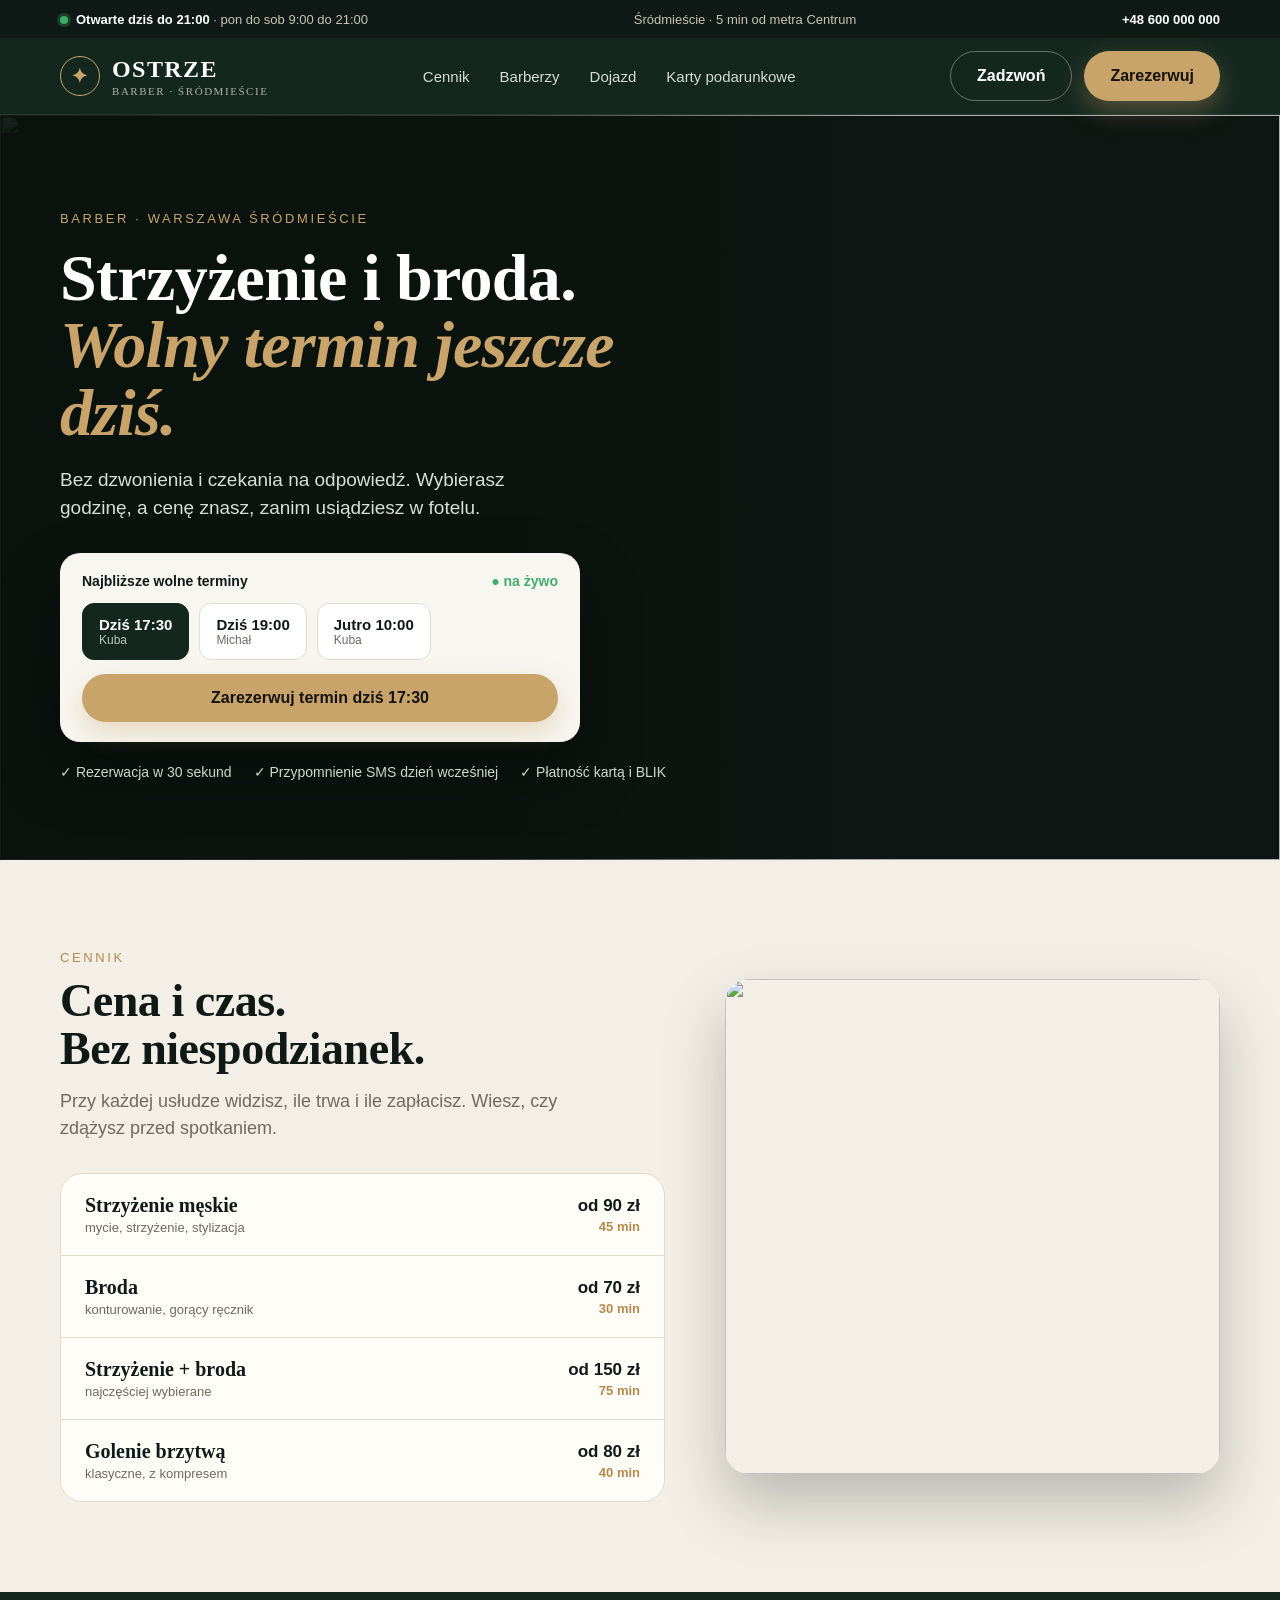
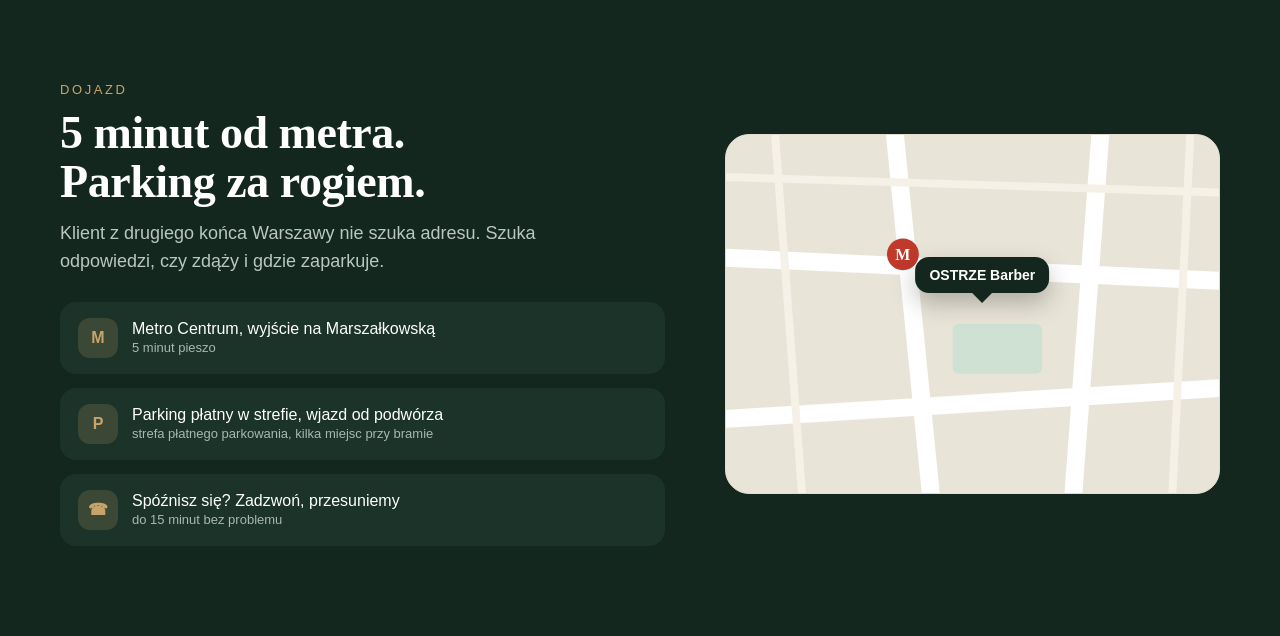
==== content/koncepty/barber/index.html @ 1417af47 "Koncept barbera (WIP tygodnia 2026-11-02) Co-Authored-By: Claude Opus 5.5 <noreply@anthropic.com> Cl" ====
<!doctype html>
<html lang="pl">
<head>
<meta charset="utf-8">
<meta name="viewport" content="width=device-width, initial-scale=1">
<title>OSTRZE Barber · Śródmieście Warszawa (koncepcja krzyzu.studio)</title>
<link rel="stylesheet" href="../f/node_modules/@fontsource/fraunces/600.css">
<link rel="stylesheet" href="../f/node_modules/@fontsource/fraunces/700.css">
<link rel="stylesheet" href="../f/node_modules/@fontsource/inter/400.css">
<link rel="stylesheet" href="../f/node_modules/@fontsource/inter/500.css">
<link rel="stylesheet" href="../f/node_modules/@fontsource/inter/600.css">
<style>
:root{--ink:#0f1a16;--g:#14271f;--g2:#1c3329;--cream:#f4efe6;--card:#fffdf8;--line:#e3dccd;--mut:#6d6a60;--brass:#c9a46a;--brass2:#b48a4c;--ok:#3fae6a;color-scheme:light}
*{margin:0;padding:0;box-sizing:border-box}
html{background:var(--cream)}
body{font-family:Inter,sans-serif;color:var(--ink);background:var(--cream);-webkit-font-smoothing:antialiased}
h1,h2,h3,.brand{font-family:Fraunces,serif;letter-spacing:-.01em}
a{color:inherit;text-decoration:none}
.wrap{max-width:1240px;margin:0 auto;padding:0 40px}
.top{background:var(--ink);color:#c8c3b5;font-size:13px}
.top .wrap{display:flex;justify-content:space-between;align-items:center;height:38px}
.top b{color:#fff;font-weight:600}
.dot{display:inline-block;width:8px;height:8px;border-radius:50%;background:var(--ok);margin-right:8px;box-shadow:0 0 0 3px rgba(63,174,106,.25)}
nav{background:var(--g);color:#fff;position:sticky;top:0;z-index:5;border-bottom:1px solid rgba(255,255,255,.08)}
nav .wrap{display:flex;align-items:center;justify-content:space-between;height:76px}
.brand{display:flex;align-items:center;gap:12px;font-weight:700;font-size:24px;letter-spacing:.06em}
.mark{width:40px;height:40px;border-radius:50%;border:1.5px solid var(--brass);display:grid;place-items:center;color:var(--brass);font-size:20px}
.brand small{display:block;font-family:Inter;font-weight:500;font-size:11px;letter-spacing:.14em;color:#a9b3ad;margin-top:2px;text-transform:uppercase}
.links{display:flex;gap:30px;font-size:15px;color:#d6dcd8}
.btn{display:inline-flex;align-items:center;justify-content:center;gap:10px;border-radius:999px;font-weight:600;font-size:16px;padding:15px 26px;white-space:nowrap}
.btn-b{background:var(--brass);color:#14120d;box-shadow:0 10px 26px rgba(201,164,106,.35)}
.btn-o{border:1.5px solid rgba(255,255,255,.35);color:#fff}
.hero{position:relative;min-height:640px;color:#fff;overflow:hidden;background:#0d1612}
.hero img{position:absolute;inset:0;width:100%;height:100%;object-fit:cover;object-position:62% 50%}
.hero:after{content:"";position:absolute;inset:0;background:linear-gradient(90deg,rgba(10,18,14,.94) 0%,rgba(10,18,14,.78) 38%,rgba(10,18,14,.1) 70%)}
.hero .wrap{position:relative;z-index:2;padding-top:96px;padding-bottom:80px}
.eyeb{font-size:13px;letter-spacing:.2em;text-transform:uppercase;color:var(--brass)}
.hero h1{font-size:66px;line-height:1.02;margin-top:18px;max-width:600px;font-weight:700}
.hero h1 em{font-style:italic;color:var(--brass)}
.hero p{margin-top:20px;font-size:19px;line-height:1.5;color:#d9ded9;max-width:500px}
.slots{margin-top:30px;background:rgba(255,253,248,.97);color:var(--ink);border-radius:20px;padding:20px 22px;max-width:520px;box-shadow:0 30px 60px rgba(0,0,0,.35)}
.slots .t{display:flex;justify-content:space-between;font-size:14px;font-weight:600}
.slots .t span{color:var(--ok)}
.chips{display:flex;gap:10px;margin-top:14px;flex-wrap:wrap}
.chip{padding:12px 16px;border-radius:12px;border:1.5px solid var(--line);font-size:15px;font-weight:600;background:#fff}
.chip small{display:block;font-weight:500;color:var(--mut);font-size:12px}
.chip.on{background:var(--g);color:#fff;border-color:var(--g)}
.chip.on small{color:#b9c7c0}
.slots .btn{width:100%;margin-top:14px}
.trust{display:flex;gap:22px;margin-top:22px;font-size:14px;color:#cfd6d1}
section{padding:90px 0}
.h2{font-size:46px;line-height:1.05;font-weight:700}
.lead{color:var(--mut);font-size:18px;line-height:1.55;margin-top:14px;max-width:560px}
.grid2{display:grid;grid-template-columns:1.1fr .9fr;gap:60px;align-items:center}
.price{background:var(--card);border:1px solid var(--line);border-radius:22px;overflow:hidden;margin-top:30px}
.row{display:flex;justify-content:space-between;align-items:center;padding:20px 24px;border-bottom:1px solid var(--line)}
.row:last-child{border-bottom:0}
.row b{font-family:Fraunces;font-size:20px}
.row small{display:block;color:var(--mut);font-size:13px;margin-top:3px}
.row .p{text-align:right;font-weight:600;font-size:17px}
.row .p small{color:var(--brass2);font-weight:600}
.ph{border-radius:24px;overflow:hidden;aspect-ratio:1/1;box-shadow:0 30px 60px rgba(15,26,22,.25)}
.ph img{width:100%;height:100%;object-fit:cover}
.dark{background:var(--g);color:#fff}
.dark .lead{color:#b9c7c0}
.map{border-radius:24px;height:360px;background:#e9e4d8;position:relative;overflow:hidden;border:1px solid var(--line)}
.map svg{position:absolute;inset:0;width:100%;height:100%}
.pin{position:absolute;left:52%;top:44%;transform:translate(-50%,-100%);background:var(--g);color:#fff;border-radius:14px;padding:10px 14px;font-weight:600;font-size:14px;box-shadow:0 10px 24px rgba(0,0,0,.25);white-space:nowrap}
.pin:after{content:"";position:absolute;left:50%;bottom:-7px;width:14px;height:14px;background:var(--g);transform:translateX(-50%) rotate(45deg)}
.steps{display:flex;flex-direction:column;gap:14px;margin-top:26px}
.step{display:flex;gap:14px;align-items:center;background:var(--g2);border-radius:16px;padding:16px 18px;font-size:16px}
.step i{font-style:normal;width:40px;height:40px;border-radius:12px;background:rgba(201,164,106,.18);color:var(--brass);display:grid;place-items:center;font-weight:700;flex:none}
.step small{display:block;color:#a9b8b0;font-size:13px;margin-top:2px}
.bar{display:none}
@media(max-width:700px){
.wrap{padding:0 20px}
.top .wrap{height:34px;font-size:12px}.top .hide{display:none}
nav .wrap{height:64px}.links,.navcta{display:none}.burger{display:block}
.brand{font-size:20px}.mark{width:34px;height:34px;font-size:17px}
.hero{min-height:auto}
.hero img{object-position:72% 50%;height:420px}
.hero:after{background:linear-gradient(180deg,rgba(10,18,14,.1) 0%,rgba(10,18,14,.55) 230px,#0d1612 400px)}
.hero .wrap{padding-top:250px;padding-bottom:36px}
.hero h1{font-size:40px}
.hero p{font-size:16px;margin-top:14px}
.slots{padding:16px;margin-top:22px}
.chip{padding:10px 12px;font-size:14px}
.trust{flex-direction:column;gap:8px;font-size:13px}
section{padding:56px 0}
.h2{font-size:32px}
.grid2{grid-template-columns:1fr;gap:28px}
.ph{aspect-ratio:4/3}
.map{height:240px}
.bar{display:flex;position:fixed;left:0;right:0;bottom:0;z-index:9;gap:10px;padding:12px 14px 16px;background:rgba(244,239,230,.96);border-top:1px solid var(--line)}
.bar .btn{flex:1;padding:15px 10px}
.bar .call{background:var(--g);color:#fff}
body{padding-bottom:80px}
}
.burger{display:none;width:42px;height:42px;border-radius:12px;border:1.5px solid rgba(255,255,255,.25);position:relative}
.burger:before,.burger:after{content:"";position:absolute;left:11px;right:11px;height:2px;background:#fff;top:15px;box-shadow:0 6px 0 #fff}
.burger:after{top:27px;box-shadow:none}
</style>
</head>
<body>
<div class="top"><div class="wrap"><div><span class="dot"></span><b>Otwarte dziś do 21:00</b><span class="hide"> · pon do sob 9:00 do 21:00</span></div><div class="hide">Śródmieście · 5 min od metra Centrum</div><div><b>+48 600 000 000</b></div></div></div>
<nav><div class="wrap">
 <a class="brand" href="#"><span class="mark">✦</span><span>OSTRZE<small>Barber · Śródmieście</small></span></a>
 <div class="links"><a>Cennik</a><a>Barberzy</a><a>Dojazd</a><a>Karty podarunkowe</a></div>
 <div class="navcta" style="display:flex;gap:12px"><a class="btn btn-o">Zadzwoń</a><a class="btn btn-b">Zarezerwuj</a></div>
 <span class="burger"></span>
</div></nav>
<header class="hero">
 <img src="hero.jpg" alt="">
 <div class="wrap">
  <div class="eyeb">Barber · Warszawa Śródmieście</div>
  <h1>Strzyżenie i broda. <em>Wolny termin jeszcze dziś.</em></h1>
  <p>Bez dzwonienia i czekania na odpowiedź. Wybierasz godzinę, a cenę znasz, zanim usiądziesz w fotelu.</p>
  <div class="slots">
   <div class="t">Najbliższe wolne terminy <span>● na żywo</span></div>
   <div class="chips"><div class="chip on">Dziś 17:30<small>Kuba</small></div><div class="chip">Dziś 19:00<small>Michał</small></div><div class="chip">Jutro 10:00<small>Kuba</small></div></div>
   <a class="btn btn-b">Zarezerwuj termin dziś 17:30</a>
  </div>
  <div class="trust"><span>✓ Rezerwacja w 30 sekund</span><span>✓ Przypomnienie SMS dzień wcześniej</span><span>✓ Płatność kartą i BLIK</span></div>
 </div>
</header>
<section id="cennik"><div class="wrap grid2">
 <div>
  <div class="eyeb" style="color:var(--brass2)">Cennik</div>
  <h2 class="h2" style="margin-top:12px">Cena i czas.<br>Bez niespodzianek.</h2>
  <p class="lead">Przy każdej usłudze widzisz, ile trwa i ile zapłacisz. Wiesz, czy zdążysz przed spotkaniem.</p>
  <div class="price">
   <div class="row"><div><b>Strzyżenie męskie</b><small>mycie, strzyżenie, stylizacja</small></div><div class="p">od 90 zł<small>45 min</small></div></div>
   <div class="row"><div><b>Broda</b><small>konturowanie, gorący ręcznik</small></div><div class="p">od 70 zł<small>30 min</small></div></div>
   <div class="row"><div><b>Strzyżenie + broda</b><small>najczęściej wybierane</small></div><div class="p">od 150 zł<small>75 min</small></div></div>
   <div class="row"><div><b>Golenie brzytwą</b><small>klasyczne, z kompresem</small></div><div class="p">od 80 zł<small>40 min</small></div></div>
  </div>
 </div>
 <div class="ph"><img src="tools.jpg" alt=""></div>
</div></section>
<section class="dark" id="dojazd"><div class="wrap grid2">
 <div>
  <div class="eyeb">Dojazd</div>
  <h2 class="h2" style="margin-top:12px">5 minut od metra.<br>Parking za rogiem.</h2>
  <p class="lead">Klient z drugiego końca Warszawy nie szuka adresu. Szuka odpowiedzi, czy zdąży i gdzie zaparkuje.</p>
  <div class="steps">
   <div class="step"><i>M</i><div>Metro Centrum, wyjście na Marszałkowską<small>5 minut pieszo</small></div></div>
   <div class="step"><i>P</i><div>Parking płatny w strefie, wjazd od podwórza<small>strefa płatnego parkowania, kilka miejsc przy bramie</small></div></div>
   <div class="step"><i>☎</i><div>Spóźnisz się? Zadzwoń, przesuniemy<small>do 15 minut bez problemu</small></div></div>
  </div>
 </div>
 <div class="map"><svg viewBox="0 0 600 360" preserveAspectRatio="xMidYMid slice"><rect width="600" height="360" fill="#e9e4d8"/><g stroke="#fff" stroke-width="18" fill="none"><path d="M-20 120 L620 150"/><path d="M220 -20 L260 380"/><path d="M-20 290 L620 250"/><path d="M430 -20 L400 380"/></g><g stroke="#f6f1e6" stroke-width="8" fill="none"><path d="M-20 40 L620 60"/><path d="M100 -20 L130 380"/><path d="M520 -20 L500 380"/></g><rect x="280" y="190" width="90" height="50" rx="6" fill="#cfe1d3"/><circle cx="230" cy="120" r="16" fill="#c0392b"/><text x="230" y="126" fill="#fff" font-size="16" font-family="Inter" font-weight="700" text-anchor="middle">M</text></svg><div class="pin">OSTRZE Barber</div></div>
</div></section>
<div class="bar"><a class="btn call">Zadzwoń</a><a class="btn btn-b">Zarezerwuj</a></div>
</body>
</html>
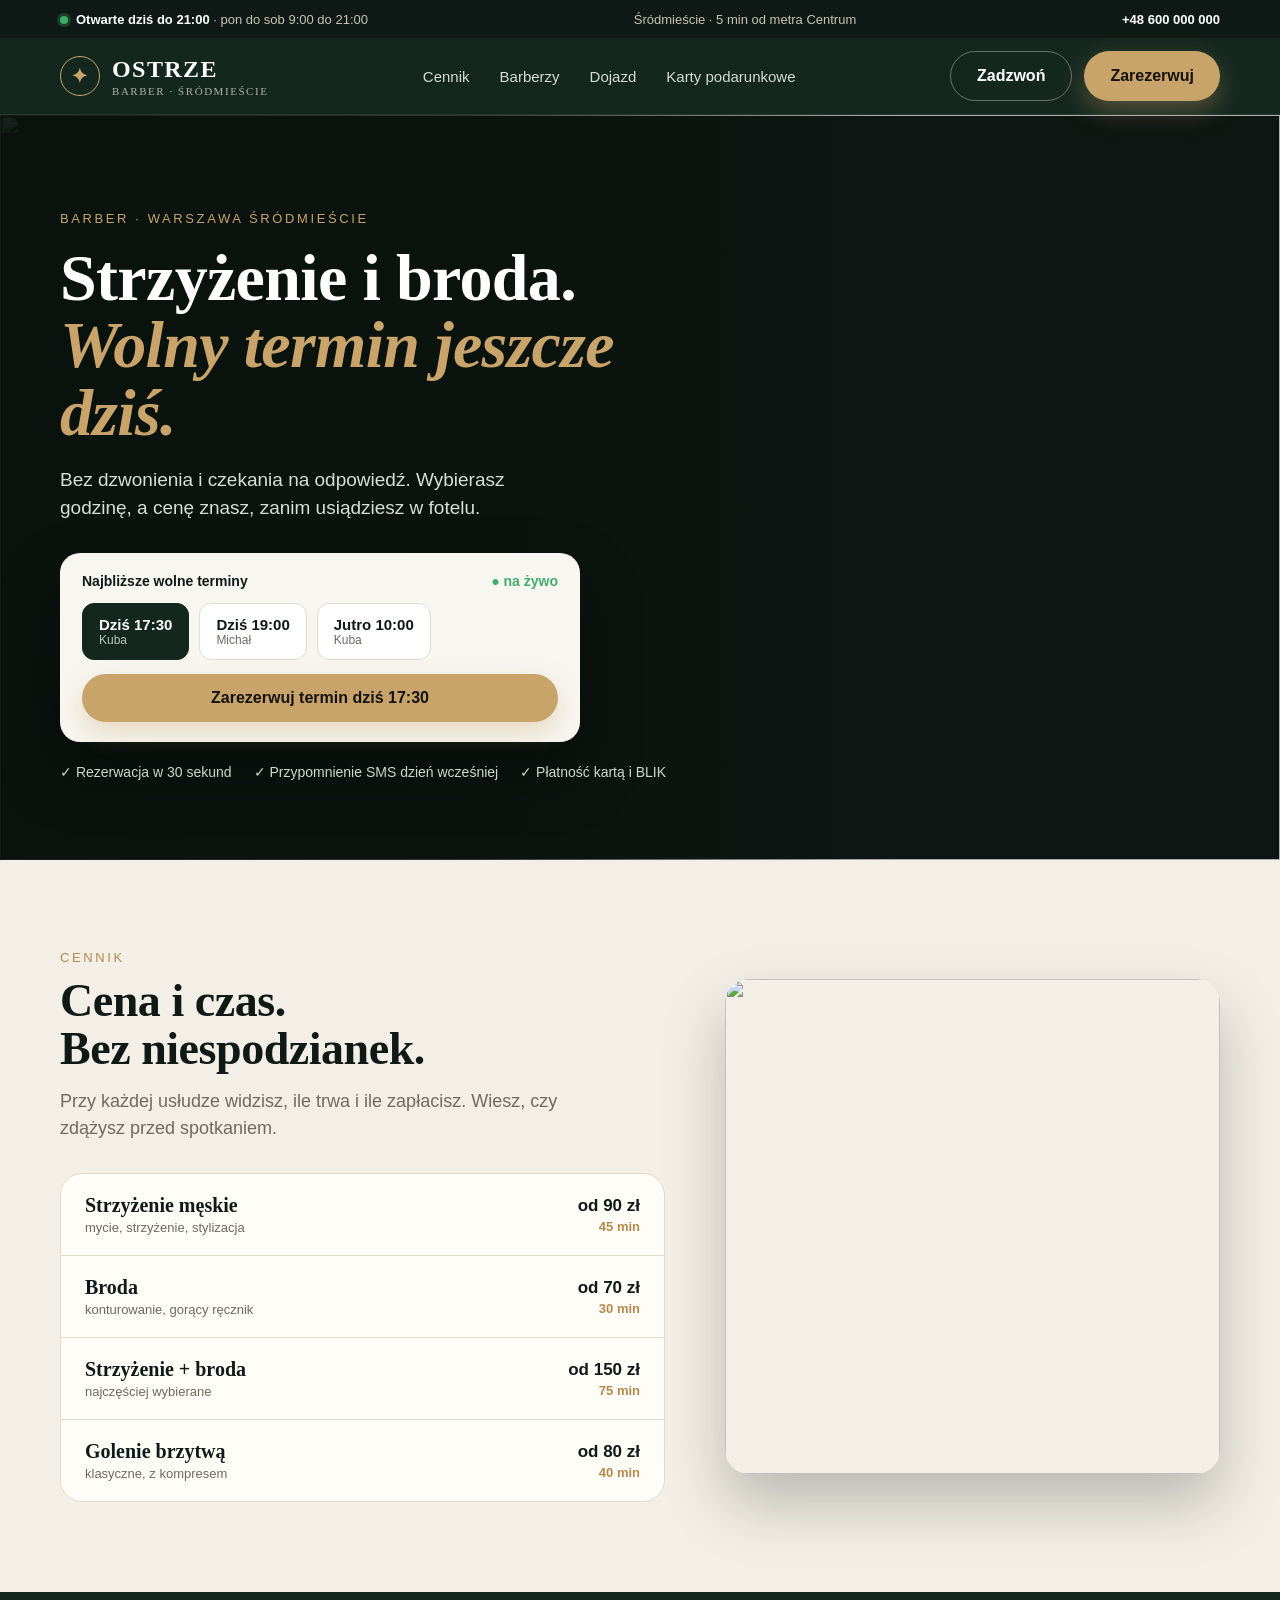
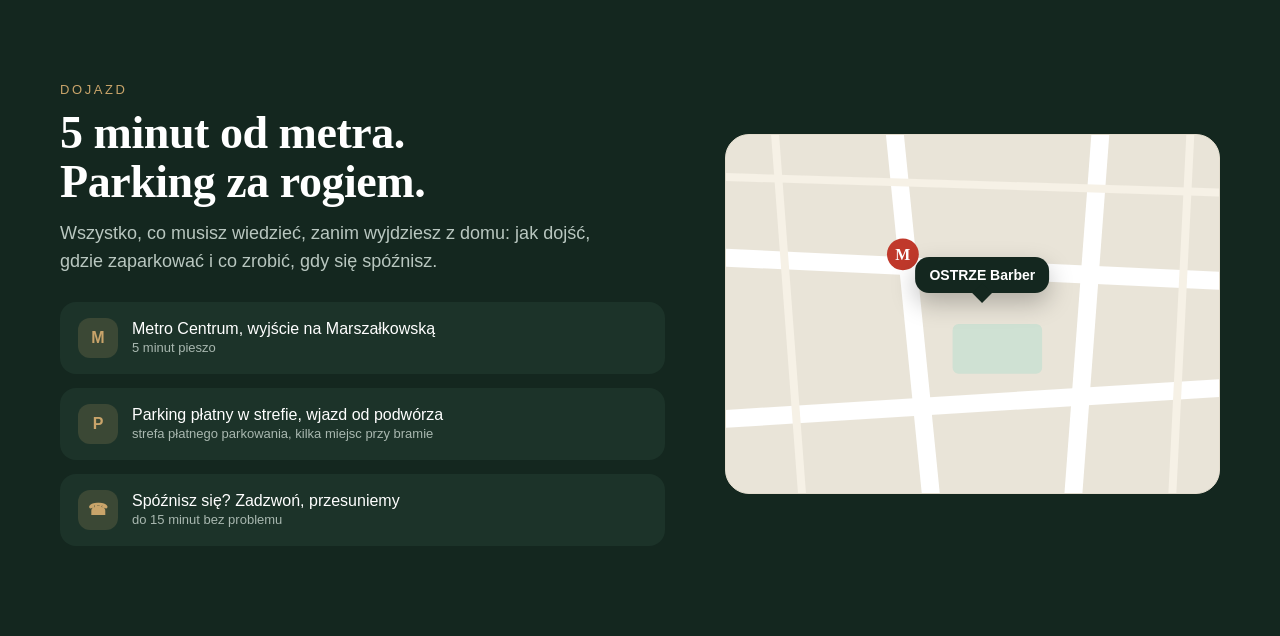
==== commit 0864eaa2: "Koncept barbera: poprawki mobile" ====
--- a/content/koncepty/barber/index.html
+++ b/content/koncepty/barber/index.html
@@ -26,6 +26,7 @@
 .brand{display:flex;align-items:center;gap:12px;font-weight:700;font-size:24px;letter-spacing:.06em}
 .mark{width:40px;height:40px;border-radius:50%;border:1.5px solid var(--brass);display:grid;place-items:center;color:var(--brass);font-size:20px}
 .brand small{display:block;font-family:Inter;font-weight:500;font-size:11px;letter-spacing:.14em;color:#a9b3ad;margin-top:2px;text-transform:uppercase}
+.navcta{display:flex;gap:12px}
 .links{display:flex;gap:30px;font-size:15px;color:#d6dcd8}
 .btn{display:inline-flex;align-items:center;justify-content:center;gap:10px;border-radius:999px;font-weight:600;font-size:16px;padding:15px 26px;white-space:nowrap}
 .btn-b{background:var(--brass);color:#14120d;box-shadow:0 10px 26px rgba(201,164,106,.35)}
@@ -96,7 +97,7 @@
 .bar .call{background:var(--g);color:#fff}
 body{padding-bottom:80px}
 }
-.burger{display:none;width:42px;height:42px;border-radius:12px;border:1.5px solid rgba(255,255,255,.25);position:relative}
+.burger{display:none;flex:none;width:42px;height:42px;border-radius:12px;border:1.5px solid rgba(255,255,255,.25);position:relative}
 .burger:before,.burger:after{content:"";position:absolute;left:11px;right:11px;height:2px;background:#fff;top:15px;box-shadow:0 6px 0 #fff}
 .burger:after{top:27px;box-shadow:none}
 </style>
@@ -106,7 +107,7 @@
 <nav><div class="wrap">
  <a class="brand" href="#"><span class="mark">✦</span><span>OSTRZE<small>Barber · Śródmieście</small></span></a>
  <div class="links"><a>Cennik</a><a>Barberzy</a><a>Dojazd</a><a>Karty podarunkowe</a></div>
- <div class="navcta" style="display:flex;gap:12px"><a class="btn btn-o">Zadzwoń</a><a class="btn btn-b">Zarezerwuj</a></div>
+ <div class="navcta"><a class="btn btn-o">Zadzwoń</a><a class="btn btn-b">Zarezerwuj</a></div>
  <span class="burger"></span>
 </div></nav>
 <header class="hero">
@@ -141,7 +142,7 @@
  <div>
   <div class="eyeb">Dojazd</div>
   <h2 class="h2" style="margin-top:12px">5 minut od metra.<br>Parking za rogiem.</h2>
-  <p class="lead">Klient z drugiego końca Warszawy nie szuka adresu. Szuka odpowiedzi, czy zdąży i gdzie zaparkuje.</p>
+  <p class="lead">Wszystko, co musisz wiedzieć, zanim wyjdziesz z domu: jak dojść, gdzie zaparkować i co zrobić, gdy się spóźnisz.</p>
   <div class="steps">
    <div class="step"><i>M</i><div>Metro Centrum, wyjście na Marszałkowską<small>5 minut pieszo</small></div></div>
    <div class="step"><i>P</i><div>Parking płatny w strefie, wjazd od podwórza<small>strefa płatnego parkowania, kilka miejsc przy bramie</small></div></div>
